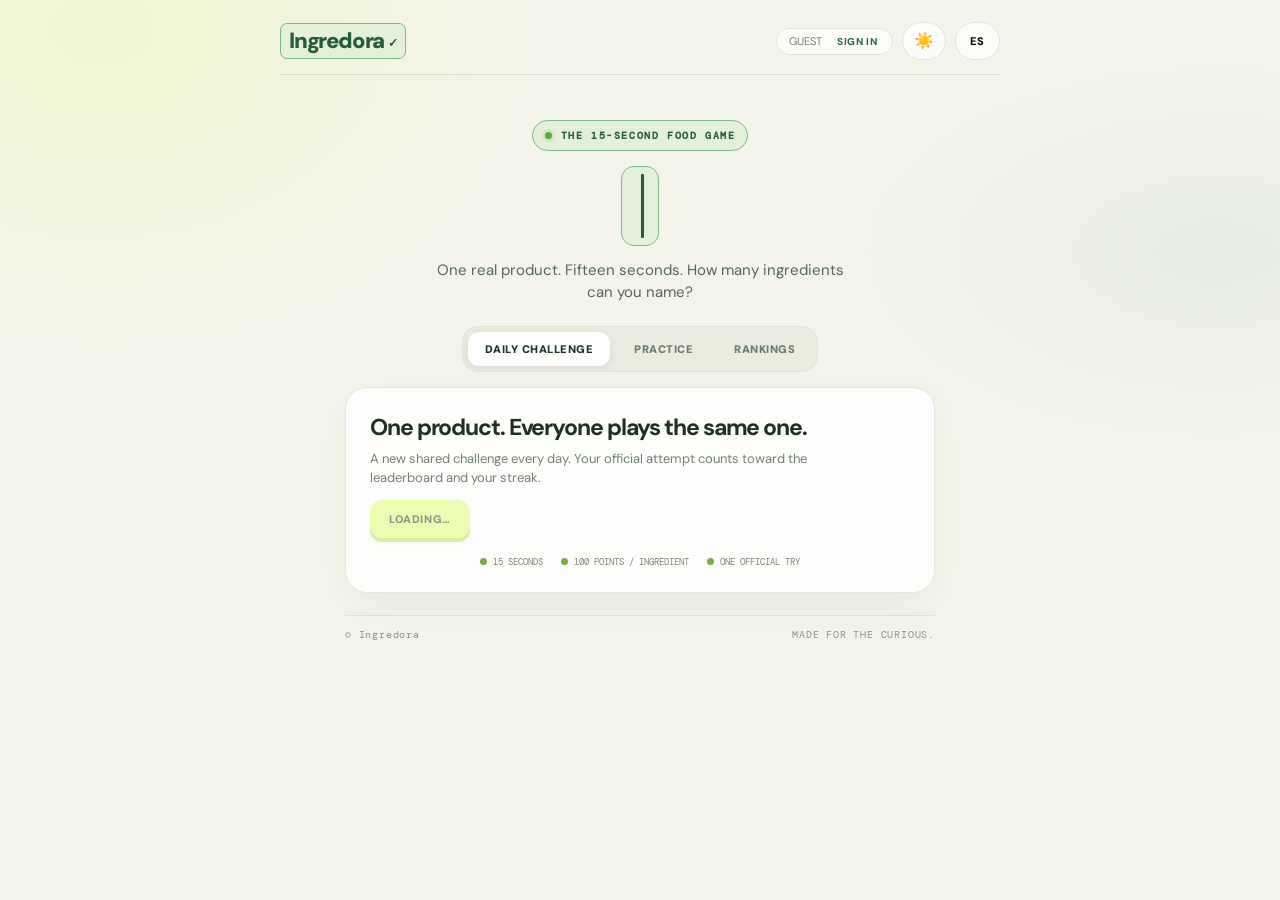
==== index.html @ 31b59556 "Refresh Daily server validation client cache" ====
<!doctype html>
<html lang="en">
<head>
<meta charset="UTF-8"><meta name="viewport" content="width=device-width,initial-scale=1">
<meta name="theme-color" content="#f7f5ef"><link rel="icon" type="image/svg+xml" href="./favicon.svg"><meta name="description" content="Ingredora: a fast daily game. Guess the ingredients in real food products.">
<title>Ingredora — The 15-second ingredient game</title>
<style>
@import url('https://fonts.googleapis.com/css2?family=DM+Mono:wght@400;500&family=DM+Sans:wght@400;500;600;700;800;900&display=swap');
:root{--paper:#f7f5ef;--ink:#20231f;--muted:#77796f;--line:#deded4;--lime:#d7f36a;--green:#2e7049;--red:#b34d43;--card:#fffefa}
*{box-sizing:border-box}body{margin:0;background:var(--paper);color:var(--ink);font-family:'DM Sans',sans-serif;min-height:100vh}button,input{font:inherit}button{cursor:pointer}.shell{max-width:760px;margin:auto;padding:24px 22px 42px}.top{display:flex;justify-content:space-between;align-items:center;border-bottom:1px solid var(--line);padding-bottom:18px}.brand{font-weight:900;letter-spacing:-1.5px;font-size:20px}.brand span{background:var(--lime);padding:2px 5px;border-radius:4px}.region-switch{display:flex;justify-content:center;gap:8px;margin:0 auto 20px;flex-wrap:wrap}.region-option{border:1px solid var(--line);background:var(--card);border-radius:999px;padding:10px 16px;font-size:11px;font-weight:900;letter-spacing:.06em;color:var(--muted);transition:.15s}.region-option.active{background:var(--lime);border-color:#b6d24e;color:var(--ink);box-shadow:0 2px 0 #b6d24e}.region-option:focus-visible{outline:3px solid #91ad35;outline-offset:3px}.lang{border:1px solid var(--line);background:transparent;border-radius:99px;padding:7px 11px;font-size:11px;font-weight:800;letter-spacing:.08em}.eyebrow{font:11px 'DM Mono',monospace;color:var(--muted);letter-spacing:.13em;text-transform:uppercase}.intro{text-align:center;padding:40px 0 25px}.intro h1{font-size:clamp(42px,9vw,70px);line-height:.92;letter-spacing:-5px;margin:13px 0 14px;font-weight:900}.intro h1 em{font-style:normal;color:#8ca92e}.intro p{color:var(--muted);font-size:15px;line-height:1.6;margin:0 auto;max-width:390px}.game{display:none}.game.active{display:block}.product-card{background:var(--card);border:1px solid var(--line);border-radius:18px;overflow:hidden;display:grid;grid-template-columns: minmax(130px, .8fr) 1.2fr;min-height:220px}.product-photo{display:flex;align-items:center;justify-content:center;background:#f0eee5;padding:20px}.product-photo img{width:100%;height:190px;object-fit:contain}.product-placeholder{font-size:11px;font-weight:700;letter-spacing:.1em;color:var(--muted);text-align:center;text-transform:uppercase}.product-info{padding:25px 22px;display:flex;flex-direction:column;justify-content:center}.product-info h2{font-size:26px;letter-spacing:-1px;margin:8px 0 5px}.product-info p{font-size:13px;color:var(--muted);margin:0;line-height:1.5}.timer-row{display:flex;align-items:center;gap:14px;margin:22px 0 15px}.timer{width:58px;height:58px;border-radius:50%;display:grid;place-items:center;background:conic-gradient(var(--green) var(--progress,100%),#e5e5dc 0);position:relative;flex-shrink:0}.timer:before{content:"";position:absolute;inset:5px;background:var(--paper);border-radius:50%}.timer strong{position:relative;font:19px 'DM Mono',monospace}.timer-copy{flex:1}.timer-copy b{font-size:14px}.timer-copy small{display:block;color:var(--muted);font-size:12px;margin-top:3px}.score{margin-left:auto;text-align:right}.score strong{font:22px 'DM Mono',monospace;display:block}.score small{font:10px 'DM Mono',monospace;color:var(--muted);letter-spacing:.1em}.prompt{font-weight:800;font-size:19px;letter-spacing:-.5px;margin:18px 0 10px}.input-wrap{background:var(--card);border:1.5px solid var(--ink);border-radius:13px;padding:12px 14px;min-height:66px;display:flex;align-items:center;gap:7px;flex-wrap:wrap;transition:.15s}.input-wrap:focus-within{box-shadow:4px 4px 0 var(--lime)}.chips{display:flex;gap:6px;flex-wrap:wrap}.chip{font-size:12px;border-radius:7px;padding:6px 9px;font-weight:700;background:#e5f0d9;color:var(--green);animation:pop .18s ease}.chip.bad{background:#f5e4df;color:var(--red)}@keyframes pop{from{transform:scale(.8);opacity:.3}to{transform:scale(1);opacity:1}}#ingredientInput{border:0;outline:0;background:transparent;min-width:130px;flex:1;font-size:15px;color:var(--ink);padding:5px 0}#ingredientInput::placeholder{color:#a4a49a}.hint{font-size:11px;color:var(--muted);margin:8px 2px 0}.feedback{height:23px;font-size:12px;font-weight:700;margin:8px 2px;color:var(--green)}.feedback.bad{color:var(--red)}.found-title{display:flex;justify-content:space-between;margin:16px 0 8px;font:10px 'DM Mono',monospace;letter-spacing:.12em;color:var(--muted);text-transform:uppercase}.found{min-height:37px;display:flex;align-items:center;gap:6px;flex-wrap:wrap}.empty{font-size:12px;color:#a3a398}.actions{display:flex;justify-content:space-between;align-items:center;margin-top:12px;gap:12px}.btn{border:0;border-radius:10px;background:var(--ink);color:white;padding:14px 22px;font-size:13px;font-weight:800;letter-spacing:.02em}.btn.primary{background:var(--lime);color:var(--ink);box-shadow:0 3px 0 #b6d24e}.btn:disabled{opacity:.5;cursor:not-allowed}.btn.ghost{background:transparent;color:var(--muted);border:1px solid var(--line);padding:12px 15px}.start-panel{text-align:center;padding:28px 0 38px}.start-panel .btn{margin-top:24px;min-width:190px}.rules{display:flex;justify-content:center;gap:20px;flex-wrap:wrap;margin-top:25px;color:var(--muted);font:10px 'DM Mono',monospace}.rule{display:flex;gap:6px;align-items:center}.dot{width:7px;height:7px;border-radius:50%;background:var(--green)}.result{display:none;text-align:center;padding:32px 0}.result.active{display:block}.result-metrics{display:flex;align-items:center;justify-content:center;gap:clamp(18px,5vw,42px);margin:8px 0 2px}.result-metrics .percent{margin:0}.result-metrics .final-score{font:900 clamp(25px,4vw,38px) "DM Sans",sans-serif;letter-spacing:-1.5px;color:var(--text);margin:0}.result-sub{margin-top:4px}.result h2{font-size:39px;letter-spacing:-2px;margin:8px 0}.percent{font:900 76px 'DM Sans',sans-serif;letter-spacing:-6px;color:var(--green);margin:10px 0 0}.result-sub{color:var(--muted);font-size:13px}.result-box{margin:24px 0;background:var(--card);border:1px solid var(--line);border-radius:15px;padding:18px;text-align:left}.result-box h3{font:10px 'DM Mono',monospace;color:var(--muted);letter-spacing:.12em;margin:0 0 12px}.answer-list{display:flex;flex-wrap:wrap;gap:7px}.answer{font-size:12px;padding:7px 9px;border-radius:7px;background:#e5f0d9;color:var(--green);font-weight:700}.answer.missed{background:#f1eee5;color:#747166}.result-actions{display:flex;justify-content:center;gap:9px;flex-wrap:wrap}.footer{border-top:1px solid var(--line);margin-top:38px;padding-top:17px;display:flex;justify-content:space-between;color:var(--muted);font:10px 'DM Mono',monospace}.countdown{font:900 clamp(80px,20vw,140px) 'DM Sans',sans-serif;letter-spacing:-8px;text-align:center;padding:60px 0;color:var(--green)}.hidden{display:none!important}
@media(max-width:540px){.shell{padding:18px 15px 30px}.intro{padding:34px 0 20px}.intro h1{letter-spacing:-3px}.product-card{grid-template-columns:112px 1fr;min-height:155px}.product-photo{padding:10px}.product-photo img{height:135px}.product-info{padding:15px 13px}.product-info h2{font-size:20px}.product-info p{font-size:11px}.timer{width:51px;height:51px}.prompt{font-size:17px}.footer{font-size:9px}}

/* Experience polish */
:root{color-scheme:light}
html{scroll-behavior:smooth;-webkit-text-size-adjust:100%}
body{overscroll-behavior-y:none}
button:focus-visible,input:focus-visible{outline:3px solid #91ad35;outline-offset:3px}
.shell{max-width:700px;padding-left:clamp(16px,4vw,30px);padding-right:clamp(16px,4vw,30px)}
.top{position:relative}
.lang{min-height:38px;padding:8px 14px;transition:background .15s,border-color .15s}
.lang:hover{background:#eeeedf;border-color:#b8b9a9}
.intro{padding-top:clamp(34px,7vh,58px)}
.intro h1{font-size:clamp(48px,9vw,76px);letter-spacing:-.065em}
.start-panel{padding-top:24px}
.start-panel .btn{min-height:54px;transition:transform .15s,box-shadow .15s}
.btn:active{transform:translateY(2px);box-shadow:none}
.game{max-width:590px;margin:0 auto}
.product-card{grid-template-columns:minmax(150px,.9fr) 1.1fr;min-height:205px;box-shadow:0 5px 18px #34351d08}
.product-photo{min-width:0}
.product-photo img{max-width:100%;height:185px}
.product-info h2{font-size:clamp(23px,4vw,30px)}
.timer-row{margin:20px 0 19px;padding:0 2px}
.timer{width:62px;height:62px;transition:background .2s}
.timer.urgent{animation:urgentPulse .55s infinite alternate}
@keyframes urgentPulse{to{transform:scale(1.07)}}
.timer-copy b{font-size:15px}
.prompt{font-size:21px;margin-top:22px}
.input-wrap{min-height:72px;padding:13px 15px;gap:8px;box-shadow:0 2px 0 #20231f0b}
.input-wrap:focus-within{box-shadow:0 0 0 3px #d7f36a}
#ingredientInput{font-size:16px;min-height:34px}
#ingredientInput::placeholder{font-size:14px}
.hint{line-height:1.5}
.feedback{min-height:23px}
.found{gap:8px}
.found .chip{font-size:13px;padding:7px 10px}
.actions{margin-top:25px}
.actions .eyebrow{font-size:9px;text-align:right}
.result{max-width:590px;margin:0 auto}
.result-box{box-shadow:0 5px 18px #34351d08}
.answer{font-size:13px}
.footer{max-width:590px;margin-left:auto;margin-right:auto}
@media(max-width:600px){.region-switch{gap:6px;margin-bottom:17px}.region-option{padding:9px 12px;font-size:10px}
 .shell{padding:15px 14px 28px}
 .top{padding-bottom:13px}
 .brand{font-size:18px}
 .intro{padding:31px 0 17px}
 .intro h1{font-size:clamp(45px,13vw,62px);letter-spacing:-.07em;margin:12px 0}
 .intro p{font-size:14px;max-width:310px}
 .start-panel{padding:23px 0 30px}
 .start-panel .btn{width:min(100%,320px)}
 .rules{gap:10px 15px;margin-top:20px;font-size:9px}
 .game{width:100%}
 .product-card{grid-template-columns: minmax(104px,34%) 1fr;min-height:144px;border-radius:14px}
 .product-photo{padding:9px}
 .product-photo img{height:126px}
 .product-info{padding:13px 12px}
 .product-info h2{font-size:21px;letter-spacing:-.8px}
 .product-info p{font-size:11px;line-height:1.4}
 .eyebrow{font-size:9px;letter-spacing:.1em}
 .timer-row{gap:11px;margin:17px 0 15px}
 .timer{width:53px;height:53px}
 .timer:before{inset:4px}
 .timer strong{font-size:17px}
 .timer-copy b{font-size:13px}
 .timer-copy small{font-size:10px;line-height:1.35}
 .score strong{font-size:20px}
 .score small{font-size:9px}
 .prompt{font-size:19px;margin:18px 0 9px}
 .input-wrap{padding:10px 11px;min-height:64px;border-radius:11px;gap:6px}
 #ingredientInput{min-width:100px;font-size:16px}
 #ingredientInput::placeholder{font-size:13px}
 .hint{font-size:10px;margin-top:7px}
 .feedback{font-size:11px;margin-top:6px}
 .found-title{margin-top:13px}
 .found{min-height:32px}
 .found .chip{font-size:11px;padding:6px 8px}
 .actions{margin-top:18px;align-items:center}
 .actions .btn{padding:11px 13px;font-size:11px}
 .actions .eyebrow{max-width:125px;line-height:1.5}
 .countdown{padding:18vh 0}
 .result{padding:26px 0}
 .result h2{font-size:34px}
 .percent{font-size:68px}
 .result-box{padding:15px;margin:19px 0}
 .footer{margin-top:27px;padding-top:13px}
}
@media(max-width:360px){
 .shell{padding-left:11px;padding-right:11px}
 .brand{font-size:16px}
 .product-card{grid-template-columns:98px 1fr}
 .product-info h2{font-size:19px}
 .rules{gap:9px}
 .rules .rule:last-child{display:none}
 .actions .eyebrow{max-width:105px}
}
@media(min-width:900px){.shell{padding-top:28px}.intro{padding-top:58px}}
@media(prefers-reduced-motion:reduce){*,*::before,*::after{scroll-behavior:auto!important;animation-duration:.01ms!important;animation-iteration-count:1!important;transition-duration:.01ms!important}}


/* Dark theme */
:root[data-theme="dark"]{
 color-scheme:dark;
 --paper:#111713;--ink:#edf2e9;--muted:#9ba99b;--line:#303d33;
 --card:#1a241d;--green:#a9d86a;--red:#ff887c;
}
:root[data-theme="dark"] body{background:var(--paper);color:var(--ink)}
:root[data-theme="dark"] .product-photo{background:#222e25}
:root[data-theme="dark"] .timer:before{background:var(--paper)}
:root[data-theme="dark"] .timer{background:conic-gradient(var(--green) var(--progress,100%),#354438 0)}
:root[data-theme="dark"] .input-wrap{border-color:#647566;box-shadow:0 2px 0 #00000030}
:root[data-theme="dark"] .input-wrap:focus-within{box-shadow:0 0 0 3px #718b3b}
:root[data-theme="dark"] #ingredientInput::placeholder{color:#849287}
:root[data-theme="dark"] .chip{background:#293d2c;color:#c5efa0}
:root[data-theme="dark"] .chip.bad{background:#482c2a;color:#ffaaa0}
:root[data-theme="dark"] .answer{background:#293d2c;color:#c5efa0}
:root[data-theme="dark"] .answer.missed{background:#30372f;color:#b5b9aa}
:root[data-theme="dark"] .empty{color:#879387}
:root[data-theme="dark"] .btn{background:#d7f36a;color:#172014}
:root[data-theme="dark"] .btn.primary{background:#d7f36a;color:#172014;box-shadow:0 3px 0 #9bb944}
:root[data-theme="dark"] .btn.ghost{background:transparent;color:var(--muted);border-color:var(--line)}
:root[data-theme="dark"] .lang{color:var(--ink);border-color:var(--line)}
:root[data-theme="dark"] .lang:hover{background:#263329;border-color:#536553}
:root[data-theme="dark"] .region-option{background:var(--card);color:var(--muted);border-color:var(--line)}
:root[data-theme="dark"] .region-option.active{background:#d7f36a;border-color:#b6d24e;color:#20231f;box-shadow:0 2px 0 #9bb944}
:root[data-theme="dark"] .product-card,:root[data-theme="dark"] .result-box{box-shadow:0 8px 28px #00000025}
:root[data-theme="dark"] .countdown,:root[data-theme="dark"] .percent{color:var(--green)}
.theme-toggle{border:1px solid var(--line);background:transparent;color:var(--ink);border-radius:99px;min-height:38px;padding:7px 11px;font-size:16px;line-height:1;display:inline-flex;align-items:center;justify-content:center;gap:6px;transition:background .15s,border-color .15s}
.theme-toggle:hover{background:#eeeedf;border-color:#b8b9a9}
:root[data-theme="dark"] .theme-toggle:hover{background:#263329;border-color:#536553}
.top-controls{display:flex;align-items:center;gap:8px}
@media(max-width:360px){.top-controls{gap:5px}.theme-toggle{padding:7px 9px;min-width:36px}.lang{padding:7px 9px}}


.practice-session-meta{font:11px "DM Mono",monospace;color:var(--muted);letter-spacing:.12em;text-align:center;margin:0 0 14px}.practice-controls{display:flex;gap:8px;justify-content:space-between;flex-wrap:wrap}.practice-controls .btn{flex:1;min-width:130px}.mode-tabs{display:flex;gap:8px;justify-content:center;margin:0 auto 18px}.mode-tab{border:1px solid var(--line);background:var(--card);color:var(--muted);border-radius:999px;padding:11px 18px;font-weight:900;font-size:12px}.mode-tab.active{background:var(--lime);color:#20231f;border-color:#b6d24e}.account{display:flex;align-items:center;gap:9px;font-size:11px;color:var(--muted)}.level-badge{display:inline-flex;align-items:center;border:1px solid var(--line);border-radius:999px;padding:4px 7px;font:10px "DM Mono",monospace;font-weight:700;color:var(--green);white-space:nowrap}.xp-reward{display:inline-flex;align-items:center;margin:10px auto 0;padding:7px 11px;border-radius:999px;background:#e5f0d9;color:#285c3d;font:700 12px "DM Mono",monospace;letter-spacing:.02em}:root[data-theme="dark"] .xp-reward{background:#293d2c;color:#c5efa0}.account button,.link-btn{border:0;background:none;color:var(--green);font-weight:800;cursor:pointer}.panel{max-width:590px;margin:0 auto 22px;background:var(--card);border:1px solid var(--line);border-radius:16px;padding:20px}.panel h2{margin:0 0 8px;font-size:24px;letter-spacing:-1px}.panel p{color:var(--muted);font-size:13px;line-height:1.5}.filters{display:grid;grid-template-columns:1fr 1fr;gap:10px;margin:16px 0}.filters label,.auth-form label{display:grid;gap:6px;color:var(--muted);font:10px 'DM Mono',monospace;text-transform:uppercase}.filters select,.auth-form input{width:100%;padding:11px;border:1px solid var(--line);border-radius:9px;background:var(--paper);color:var(--ink)}.status{font-size:12px;color:var(--muted);min-height:22px;margin:10px 0}.auth-modal{position:fixed;inset:0;background:#0009;display:none;align-items:center;justify-content:center;padding:18px;z-index:20}.auth-modal.open{display:flex}.auth-form{width:min(100%,390px);background:var(--card);color:var(--ink);padding:24px;border-radius:18px;display:grid;gap:13px}.auth-form h2{margin:0}.auth-form .btn{width:100%}.auth-switch{display:flex;justify-content:space-between;align-items:center;font-size:12px}.rank-row{display:grid;grid-template-columns:34px 1fr auto;gap:10px;padding:10px 0;border-bottom:1px solid var(--line);font-size:12px}.rank-row:last-child{border:0}.hidden{display:none!important}#game{margin-top:20px}@media(max-width:480px){.mode-tab{padding:10px 14px;font-size:11px}.panel{padding:16px}.filters{grid-template-columns:1fr}.account{font-size:10px}}


/* Instant validation states */
.chip.pending{background:#eee9d8;color:#746b4c;border:1px solid #d5c99e;animation:pulse .7s ease-in-out infinite alternate}
.chip.good{background:#e5f0d9;color:#245d36;border:1px solid #79b889}
.chip.bad{background:#f7e5e2;color:#9b3028;border:1px solid #e2a29b}
:root[data-theme="dark"] .chip.pending{background:#403b2b;color:#f1d88c;border-color:#78683b}
:root[data-theme="dark"] .chip.good{background:#294632;color:#c5efa0;border-color:#648d67}
:root[data-theme="dark"] .chip.bad{background:#482c2a;color:#ffaaa0;border-color:#98544c}
@keyframes pulse{from{opacity:.65}to{opacity:1}}
.chip.duplicate{background:#e9e9e4;color:#77776f;border:1px solid #c9c9c0}
:root[data-theme="dark"] .chip.duplicate{background:#383833;color:#c4c4ba;border-color:#66665d}

/* Ingredora visual identity — warm editorial food-tech */
:root{
 --paper:#f5f4ec;--ink:#18251d;--muted:#718075;--line:#e1e6d9;
 --lime:#d9fa68;--green:#276b45;--red:#b94d43;--card:#fff;
}
body{
 background:
  radial-gradient(ellipse at 8% 3%,rgba(217,250,104,.22),transparent 29rem),
  radial-gradient(ellipse at 95% 28%,rgba(111,177,127,.10),transparent 27rem),
  var(--paper);
}
.shell{max-width:780px;padding-top:28px}
.top{border-bottom:1px solid rgba(39,107,69,.14);padding-bottom:17px}
.brand{display:flex;align-items:center;gap:9px;font-size:22px;letter-spacing:-1.2px}
.brand:before{
 content:"";width:29px;height:29px;display:inline-block;border-radius:10px;
 background:var(--lime);box-shadow:inset 0 -3px 0 rgba(24,37,29,.10);
 position:relative;
}
.brand:after{
 content:"";position:absolute;width:9px;height:13px;margin-left:10px;margin-top:-2px;
 border-radius:90% 10% 90% 10%;background:#276b45;transform:rotate(35deg);
}
.top-controls{gap:9px}
.account{background:rgba(255,255,255,.72);border:1px solid var(--line);border-radius:999px;padding:5px 9px 5px 12px}
.account button{font-size:10px;letter-spacing:.06em}
.lang,.theme-toggle{background:rgba(255,255,255,.72);border-color:var(--line)}
.intro{padding-top:clamp(48px,8vh,76px);padding-bottom:32px}
.intro .eyebrow{
 display:inline-flex;align-items:center;gap:8px;padding:8px 12px;
 border-radius:999px;background:#e9f1dc;color:#3f7049;
 font-size:10px;letter-spacing:.12em;font-weight:500;
}
.intro .eyebrow:before{content:"";width:6px;height:6px;border-radius:50%;background:#6eaa4b}
.intro h1{font-size:clamp(58px,10vw,88px);letter-spacing:-.085em;margin:20px 0 13px;color:#17281d}
.intro h1 em{color:#78a62d}
.intro p{font-size:16px;max-width:420px;color:#69796d}
.mode-tabs{
 display:flex;gap:7px;justify-content:center;margin:0 auto 18px;
 padding:6px;background:#e9ecdf;border:1px solid #dfe5d7;border-radius:16px;width:max-content;max-width:100%;
}
.mode-tab{border:0;background:transparent;color:#6b796e;border-radius:11px;padding:12px 19px;font-size:11px;letter-spacing:.045em;transition:.18s}
.mode-tab.active{background:#fff;color:#1c3524;box-shadow:0 2px 8px #1c352414}
.panel{
 background:rgba(255,255,255,.88);border:1px solid #e2e8dc;border-radius:22px;
 padding:clamp(20px,4vw,30px);box-shadow:0 14px 38px rgba(35,62,39,.055);
 backdrop-filter:blur(12px);
}
.panel>.eyebrow{color:#63836a;font-size:10px}
.panel h2{font-size:clamp(23px,4vw,29px);letter-spacing:-1.1px;color:#1d3023}
.panel p{font-size:14px;color:#718075;line-height:1.65;max-width:510px}
.status{font-size:12px}
.btn{
 border-radius:12px;padding:14px 20px;font-size:11px;letter-spacing:.055em;
 transition:transform .16s,box-shadow .16s,background .16s;
}
.btn.primary{
 background:#d9fa68;color:#17271c;box-shadow:0 4px 0 #b8d94d,0 8px 18px rgba(133,164,48,.12);
}
.btn.primary:hover{background:#e3ff83;transform:translateY(-1px);box-shadow:0 5px 0 #b8d94d,0 11px 22px rgba(133,164,48,.17)}
.btn:not(.primary){border-radius:12px}
.btn.ghost{background:#f7f8f3;border-color:#e2e8dc;color:#627366}
.btn.ghost:hover{background:#edf2e8;color:#294b33}
.start-panel{padding:28px 0 36px}
.start-panel .btn{min-width:210px}
.rules{font-size:9px;color:#78877a;gap:18px}
.dot{background:#80aa49}
.product-card{
 border:1px solid #e2e8dc;border-radius:20px;background:#fff;
 box-shadow:0 12px 30px rgba(28,54,35,.07);overflow:hidden;
}
.product-photo{background:linear-gradient(145deg,#f0f3e9,#e8eddf)}
.product-info{padding:26px}
.product-info .eyebrow{color:#6e9871}
.product-info h2{color:#1d3023;line-height:1.08}
.timer{filter:drop-shadow(0 4px 8px rgba(39,107,69,.12))}
.timer-copy b{color:#263b2b}
.input-wrap{border:1.5px solid #cbd7c8;border-radius:15px;background:#fff;box-shadow:0 4px 12px rgba(25,50,30,.035)}
.input-wrap:focus-within{border-color:#8eae53;box-shadow:0 0 0 4px rgba(217,250,104,.28)}
.prompt{color:#233a29;font-size:21px}
.chip,.answer{border-radius:9px}
.result h2{color:#1c3224}
.percent{color:#4f8c42}
.result-box{background:#fff;border:1px solid #e4e9df;border-radius:18px}
.footer{max-width:590px;border-color:#dfe5d9;color:#879286;letter-spacing:.08em}
.auth-form{box-shadow:0 24px 80px #0003;border:1px solid #e2e8dc}
.auth-form .btn.primary{min-height:48px}
:root[data-theme="dark"] body{
 background:radial-gradient(ellipse at 8% 3%,rgba(126,164,67,.12),transparent 30rem),var(--paper);
}
:root[data-theme="dark"] .brand:before{background:#d9fa68}
:root[data-theme="dark"] .mode-tabs{background:#1a241d;border-color:#303d33}
:root[data-theme="dark"] .mode-tab{color:#9ba99b}
:root[data-theme="dark"] .mode-tab.active{background:#d9fa68;color:#17271c}
:root[data-theme="dark"] .panel{background:rgba(26,36,29,.94);border-color:#303d33}
:root[data-theme="dark"] .panel h2,:root[data-theme="dark"] .product-info h2,:root[data-theme="dark"] .prompt{color:#edf2e9}
:root[data-theme="dark"] .intro h1{color:#edf2e9}
:root[data-theme="dark"] .intro .eyebrow{background:#263729;color:#c1dfa0}
:root[data-theme="dark"] .product-card{background:#1a241d;border-color:#303d33}
:root[data-theme="dark"] .product-photo{background:#222e25}
:root[data-theme="dark"] .btn.ghost{background:#1a241d;border-color:#39483c;color:#b5c2b3}
:root[data-theme="dark"] .result-box{background:#1a241d;border-color:#303d33}
:root[data-theme="dark"] .account,:root[data-theme="dark"] .lang,:root[data-theme="dark"] .theme-toggle{background:#1a241d;border-color:#303d33}
@media(max-width:600px){
 .shell{padding-top:17px}
 .brand{font-size:20px}
 .brand:before{width:26px;height:26px}
 .mode-tabs{width:100%;gap:3px;border-radius:14px;padding:5px}
 .mode-tab{flex:1;padding:11px 7px;font-size:10px}
 .panel{border-radius:18px;padding:19px}
 .intro{padding-top:43px}
 .intro h1{margin-top:17px}
 .intro p{font-size:14px}
 .account{gap:5px;padding:4px 7px 4px 9px}
 .account button{font-size:9px}
 .top-controls{gap:5px}
}


/* Ingredora wordmark — clean text, real typing, success check */
.intro{
 display:flex;flex-direction:column;align-items:center;
 padding:clamp(38px,7vh,66px) 0 30px;
}
.intro .eyebrow{
 order:0;display:inline-flex;align-items:center;gap:9px;
 padding:8px 13px;margin:0 0 18px;
 border:1px solid #79b889;border-radius:999px;
 background:#e5f0d9;color:#245d36;
 font:800 10px "DM Mono",monospace;letter-spacing:.16em;
}
.intro .eyebrow:before{
 content:"";width:7px;height:7px;border-radius:50%;
 background:#5caa39;box-shadow:0 0 0 3px #5caa3925;
}
.intro h1{
 order:1;display:flex;align-items:center;justify-content:center;
 width:max-content;max-width:100%;white-space:nowrap;overflow:visible;
 margin:0 0 17px;padding:8px 15px;
 border:1px solid #79b889;border-radius:13px;
 background:#e5f0d9;color:#245d36;
 font-size:clamp(42px,9vw,70px);font-weight:900;
 line-height:1.12;letter-spacing:-.075em;
}
.intro .wordmark-text{display:inline;white-space:pre;transform:translateY(-4px)}
.intro .typing-caret{
 display:inline-block;width:3px;height:.82em;flex:0 0 3px;
 margin-left:5px;vertical-align:-.04em;border-radius:1px;
 background:currentColor;animation:ingredoraBlink .65s steps(1,end) infinite;
}
.intro .typing-check{
 display:none;margin-left:10px;color:#245d36;font-size:.52em;
 font-weight:900;line-height:1;vertical-align:middle;transform:translateY(6px);
}
.intro h1.typing-complete .typing-caret{display:none}
.intro h1.typing-complete .typing-check{display:inline-block}
@keyframes ingredoraBlink{0%,49%{opacity:1}50%,100%{opacity:0}}
.intro p{order:2;margin:0 auto;max-width:420px;color:#53665a;font-size:15px;line-height:1.6}
:root[data-theme="dark"] .intro .eyebrow{
 background:#294632;border-color:#648d67;color:#c5efa0;
}
:root[data-theme="dark"] .intro h1{background:#294632;color:#c5efa0;border-color:#648d67}
:root[data-theme="dark"] .intro .typing-check{color:#c5efa0}
:root[data-theme="dark"] .intro p{color:#b4c4b4}
@media(max-width:600px){
 .intro{padding:38px 0 22px}
 .intro .eyebrow{font-size:9px;margin-bottom:16px;padding:7px 11px}
 .intro h1{font-size:clamp(39px,12vw,58px);letter-spacing:-.075em}
 .intro p{font-size:14px;max-width:320px}
}

/* Mobile header spacing */
@media(max-width:600px){
 .top{gap:10px;align-items:center}
 .brand{font-size:18px;letter-spacing:-.9px;gap:6px;flex:0 0 auto}
 .brand:before{width:24px;height:24px;border-radius:8px}
 .brand:after{margin-left:8px}
 .top-controls{gap:8px;flex:0 0 auto}
 .account{gap:6px;padding:5px 8px;border-radius:12px;white-space:nowrap}
 .account #accountLabel{font-size:9px;letter-spacing:.035em}
 .account button{font-size:9px;letter-spacing:.025em;padding:2px 0}
 .lang{min-width:40px;min-height:36px;padding:7px 8px;font-size:10px;letter-spacing:.04em}
 .theme-toggle{width:36px;min-width:36px;height:36px;min-height:36px;padding:0;border-radius:11px;font-size:15px}
}
@media(max-width:360px){
 .top{gap:7px}
 .brand{font-size:16px;letter-spacing:-.8px;gap:5px}
 .brand:before{width:22px;height:22px}
 .brand:after{width:8px;height:11px;margin-left:7px}
 .top-controls{gap:6px}
 .account{gap:4px;padding:4px 6px}
 .account #accountLabel{font-size:8px}
 .account button{font-size:8px}
 .lang{min-width:36px;padding:6px 6px}
 .theme-toggle{width:34px;min-width:34px;height:34px;min-height:34px}
}



/* Restore the familiar ingredient-entry field: clear outline, readable text, lime focus */
.input-wrap{
 border:1.5px solid #b9cbb5!important;border-radius:14px!important;
 background:var(--card)!important;min-height:68px;padding:12px 14px!important;
 box-shadow:0 2px 0 rgba(24,37,29,.04)!important;
}
.input-wrap:focus-within{
 border-color:#8eae53!important;
 box-shadow:0 0 0 4px rgba(217,250,104,.32)!important;
}
#ingredientInput{color:var(--ink)!important;font-size:16px!important;min-height:36px}
#ingredientInput::placeholder{color:#7c897d!important;opacity:1}
:root[data-theme="dark"] .input-wrap{background:var(--card)!important;border-color:#647566!important}
:root[data-theme="dark"] .input-wrap:focus-within{box-shadow:0 0 0 4px rgba(113,139,59,.38)!important}
:root[data-theme="dark"] #ingredientInput::placeholder{color:#a0afa1!important}
@media(max-width:600px){.input-wrap{min-height:64px;padding:10px 12px!important}.input-wrap:focus-within{box-shadow:0 0 0 3px rgba(217,250,104,.32)!important}}


/* Brand mark: high-contrast green tile with a clear I + check in both themes */
.brand{gap:9px}
.brand:before,.brand:after{content:none!important}
.brand .brand-mark{width:29px;height:29px;flex:0 0 29px;display:inline-flex;align-items:center;justify-content:center;position:relative;border:1px solid #79b889;border-radius:9px;background:#e5f0d9;color:#245d36;box-shadow:0 1px 3px rgba(24,37,29,.18);font-size:17px;font-weight:900;line-height:1;letter-spacing:-.06em}
.brand .brand-mark b{position:absolute;right:-4px;bottom:-4px;width:14px;height:14px;display:grid;place-items:center;border:1.5px solid #e5f0d9;border-radius:50%;background:#245d36;color:#fff;font:900 10px/1 "DM Sans",sans-serif;letter-spacing:0}
.brand .brand-mark>span{-webkit-text-stroke:1px #174a2c;paint-order:stroke fill;background:transparent!important;padding:0!important;border-radius:0!important}
:root[data-theme="dark"] .brand .brand-mark{background:#294632;border-color:#648d67;color:#c5efa0;box-shadow:0 1px 4px #0008}
:root[data-theme="dark"] .brand .brand-mark b{background:#c5efa0;color:#17271c;border-color:#294632}
@media(max-width:600px){.brand .brand-mark{width:26px;height:26px;flex-basis:26px;font-size:16px}}
@media(max-width:360px){.brand .brand-mark{width:22px;height:22px;flex-basis:22px;font-size:14px}.brand .brand-mark b{width:12px;height:12px;font-size:9px}}


/* Keep the header wordmark readable in both themes */
.brand>span:last-child{
 display:inline-block!important;
 padding:4px 8px!important;
 border:1px solid #79b889!important;
 border-radius:7px!important;
 background:#e5f0d9!important;
 color:#245d36!important;
 line-height:1.15;
 text-shadow:none!important;
}
:root[data-theme="dark"] .brand>span:last-child{
 background:#294632!important;
 border-color:#648d67!important;
 color:#e0f4ce!important;
}


/* Desktop: preserve the original visual scale; make only gentle spacing adjustments. */
@media (min-width: 900px) {
 .shell{padding-top:22px;padding-bottom:28px}
 .top{padding-bottom:14px}
 .intro{padding-top:clamp(30px,5vh,48px);padding-bottom:22px}
 .intro .eyebrow{padding:8px 12px;margin-bottom:15px}
 .intro h1{font-size:clamp(58px,8vw,78px);padding:7px 14px;margin-bottom:13px}
 .intro p{font-size:15px;line-height:1.5}
 .mode-tabs{margin-bottom:15px;padding:5px;gap:7px}
 .mode-tab{padding:10px 17px;font-size:11px}
 .panel{padding:clamp(18px,2.5vw,24px);margin-bottom:16px}
 .panel h2{font-size:23px;margin-bottom:7px}
 .panel p{font-size:13px;line-height:1.5;margin:7px 0 12px}
 .panel .status{min-height:19px;margin:8px 0;font-size:12px}
 .panel .btn{padding:12px 19px}
 .panel .rules{margin-top:18px;gap:18px}
 .panel .product-card{min-height:165px}
 .panel .product-photo img{height:145px}
 .panel .product-info{padding:18px 20px}
 .panel .product-info h2{font-size:22px}
 .panel .product-info p{font-size:12px}
 .footer{margin-top:22px;padding-top:12px}
 #game{max-width:650px;margin:12px auto 0}
 #game .practice-session-meta{margin:0 0 9px;font-size:11px}
 #game .product-card{min-height:155px}
 #game .product-photo img{height:138px}
 #game .product-info{padding:17px 20px}
 #game .product-info h2{font-size:24px;margin:6px 0 4px}
 #game .product-info p{font-size:12px;line-height:1.4}
 #game .timer-row{margin:13px 0 10px;gap:12px}
 #game .timer{width:52px;height:52px}
 #game .timer strong{font-size:18px}
 #game .timer-copy b{font-size:14px}
 #game .timer-copy small{font-size:11px}
 #game .score strong{font-size:21px}
 #game .prompt{font-size:19px;margin:13px 0 8px}
 #game .input-wrap{min-height:60px;padding:11px 14px}
 #game .chip{font-size:12px;padding:5px 8px}
 #game #ingredientInput{font-size:15px;padding:4px 0}
 #game .hint{font-size:11px;margin:6px 2px 0}
 #game .feedback{height:20px;font-size:11px;margin:5px 2px}
 #game .found-title{margin:11px 0 7px;font-size:10px}
 #game .found{min-height:30px;gap:6px}
 #game .empty{font-size:11px}
 #game .actions{margin-top:15px;gap:10px}
 #game .actions .btn{padding:11px 16px;font-size:11px}
 #game .practice-controls{gap:8px}
 #game .practice-controls .btn{min-width:120px}
 #game .actions .eyebrow{font-size:9px}
 #result{max-width:650px;margin:12px auto 0;padding:20px 0}
 #result h2{font-size:36px;margin:6px 0}
 #result .percent{font-size:68px;margin:4px 0}
 #result .result-sub{font-size:12px}
 #result .result-box{margin:17px 0;padding:16px}
 #result .result-box h3{margin-bottom:10px;font-size:10px}
 #result .answer-list{gap:6px}
 #result .answer{font-size:12px;padding:6px 8px}
 #result #youMissed{margin-top:14px!important}
 #result #finalScore{margin-bottom:13px!important}
}
@media (min-width: 900px) and (max-height: 700px) {
 .shell{padding-top:16px;padding-bottom:18px}
 .intro{padding-top:24px;padding-bottom:16px}
 .intro .eyebrow{margin-bottom:12px}
 .mode-tabs{margin-bottom:12px}
 .panel{padding:17px}
 .panel .product-card{min-height:145px}
 .panel .product-photo img{height:128px}
 #game{margin-top:8px}
 #game .product-card{min-height:138px}
 #game .product-photo img{height:122px}
 #game .timer-row{margin:10px 0 8px}
 #game .timer{width:48px;height:48px}
 #game .actions{margin-top:11px}
 #result{padding-top:12px}
 #result .result-box{margin:13px 0;padding:13px}
 .footer{margin-top:15px;padding-top:9px}
}

/* Practice only: a little less vertical spacing so its controls stay in view. */
@media (min-width: 900px) {
 #game:has(#practiceSkip:not(.hidden)) .practice-session-meta{margin-bottom:6px}
 #game:has(#practiceSkip:not(.hidden)) .product-card{min-height:145px}
 #game:has(#practiceSkip:not(.hidden)) .product-photo img{height:128px}
 #game:has(#practiceSkip:not(.hidden)) .product-info{padding-top:14px;padding-bottom:14px}
 #game:has(#practiceSkip:not(.hidden)) .timer-row{margin-top:10px;margin-bottom:7px}
 #game:has(#practiceSkip:not(.hidden)) .prompt{margin-top:10px;margin-bottom:6px}
 #game:has(#practiceSkip:not(.hidden)) .input-wrap{min-height:56px;padding-top:9px;padding-bottom:9px}
 #game:has(#practiceSkip:not(.hidden)) .hint{margin-top:4px}
 #game:has(#practiceSkip:not(.hidden)) .feedback{margin-top:3px;margin-bottom:3px}
 #game:has(#practiceSkip:not(.hidden)) .found-title{margin-top:8px;margin-bottom:5px}
 #game:has(#practiceSkip:not(.hidden)) .found{min-height:26px}
 #game:has(#practiceSkip:not(.hidden)) .found-title{margin-top:6px;margin-bottom:4px}
 #game:has(#practiceSkip:not(.hidden)) .found{min-height:22px}
 #game:has(#practiceSkip:not(.hidden)) .actions{margin-top:5px;transform:translateY(-5px)}
 #game:has(#practiceSkip:not(.hidden)) .practice-controls{gap:7px}
 #game:has(#practiceSkip:not(.hidden)) .practice-controls .btn{padding:8px 12px;min-height:34px;font-size:11px;line-height:1.1}
}


/* Clearer, tighter guesses counter */
.found-title{
 display:flex;
 justify-content:flex-start;
 align-items:center;
 gap:10px;
 margin:14px 0 7px;
 font:600 11px 'DM Mono',monospace;
 letter-spacing:.08em;
 color:var(--ink);
}
.found-title #foundTitle{opacity:.78}
.found-title #foundCount{
 display:inline-flex;
 align-items:center;
 justify-content:center;
 min-width:23px;
 padding:3px 7px;
 border:1px solid #79b889;
 border-radius:6px;
 background:#e5f0d9;
 color:#245d36;
 font-size:11px;
 font-weight:700;
 letter-spacing:0;
}
:root[data-theme="dark"] .found-title #foundCount{
 background:#294632;
 border-color:#648d67;
 color:#c5efa0;
}
.found{gap:7px}


/* Practice session label: stronger weight in light theme */
:root:not([data-theme="dark"]) #practiceProgress{
 font-weight:700;
}

/* Stronger hierarchy for Practice labels and completion screen in dark mode */
:root[data-theme="dark"] #practiceProgress{
 color:#dcebdc;
 font-size:12px;
 font-weight:600;
 letter-spacing:.1em;
}
:root[data-theme="dark"] #resultKicker{
 color:#c5efa0;
 font-weight:600;
}
:root[data-theme="dark"] #resultTitle{
 color:#f1f5ec;
 text-shadow:0 1px 0 #000;
}


/* Practice actions use the same theme-specific colors as Start Practice. */
#practiceSkip,#practiceStop{
 background:#d9fa68;
 color:#17271c;
 border-color:#b8d94d;
 box-shadow:0 4px 0 #b8d94d,0 8px 18px rgba(133,164,48,.12);
}
#practiceSkip:hover,#practiceStop:hover{
 background:#e3ff83;
 color:#17271c;
 border-color:#b8d94d;
}
:root[data-theme="dark"] #practiceSkip,
:root[data-theme="dark"] #practiceStop{
 background:#d7f36a;
 color:#172014;
 border-color:#b6d24e;
 box-shadow:0 3px 0 #9bb944;
}
:root[data-theme="dark"] #practiceSkip:hover,
:root[data-theme="dark"] #practiceStop:hover{
 background:#e3ff83;
 color:#172014;
}

.result-metrics .final-score-card{display:flex;flex-direction:column;align-items:center;justify-content:center;min-width:150px;padding:12px 22px 13px;border:1px solid #b8d94d;border-radius:16px;background:linear-gradient(145deg,#e5ff91,#d7f36a);box-shadow:0 5px 0 #b8d94d,0 10px 24px rgba(133,164,48,.16);color:#17271c}.result-metrics .final-score-label{font:800 9px "DM Mono",monospace;letter-spacing:.17em;opacity:.68;margin-bottom:2px}.result-metrics .final-score{font:900 clamp(31px,5vw,43px) "DM Sans",sans-serif;letter-spacing:-2px;line-height:1.05;white-space:nowrap}.result-metrics .final-score span{font:800 10px "DM Mono",monospace;letter-spacing:.12em;vertical-align:middle;margin-left:2px}.result-metrics .percent{font-size:clamp(64px,9vw,76px)}:root[data-theme="dark"] .result-metrics .final-score-card{background:linear-gradient(145deg,#dfff83,#c5e85a);border-color:#a9d34a;box-shadow:0 5px 0 #8eaf3d,0 10px 24px #0004;color:#17271c}@media(max-width:600px){.result-metrics{gap:14px}.result-metrics .final-score-card{min-width:125px;padding:10px 14px 11px;border-radius:13px}.result-metrics .final-score{font-size:clamp(28px,8vw,36px)}.result-metrics .percent{font-size:clamp(58px,16vw,68px)}}


/* Result metrics: identical, fixed-height rows for both cards */
#result .result-metrics{display:grid;grid-template-columns:1fr 1fr;gap:14px;max-width:520px;margin:18px auto 10px;align-items:stretch}
#result .result-metric{display:grid;grid-template-rows:24px clamp(58px,8vw,76px) 30px;justify-items:center;align-content:center;min-width:0;min-height:156px;padding:12px;border-radius:18px;text-align:center;background:var(--card);border:1px solid var(--line);box-shadow:0 5px 18px rgba(35,62,39,.055)}
#result .result-metric .metric-label{display:flex;align-items:center;justify-content:center;width:100%;height:100%;font:800 10px/1.2 "DM Mono",monospace;letter-spacing:.13em;text-align:center;color:var(--muted);margin:0}
#result .result-metric .metric-value{display:flex;align-items:center;justify-content:center;width:100%;height:100%;font:900 clamp(58px,8vw,76px)/.98 "DM Sans",sans-serif;letter-spacing:-.065em;text-align:center;color:var(--green);margin:0;padding:0}
#result .result-metric .metric-caption{display:flex;align-items:center;justify-content:center;width:100%;height:100%;font:600 11px/1.3 "DM Sans",sans-serif;letter-spacing:0;text-align:center;color:var(--muted);margin:0}
/* The score card keeps the same light lime fill as the primary buttons */
#result .score-metric{background:#d9fa68;border-color:#b8d94d;box-shadow:0 4px 0 #b8d94d,0 8px 18px rgba(133,164,48,.12)}
#result .score-metric .metric-label,#result .score-metric .metric-caption{color:#365326}
:root[data-theme="dark"] #result .result-metric{background:#1a241d;border-color:#384a3b;box-shadow:0 8px 28px #0003}
:root[data-theme="dark"] #result .score-metric{background:#d9fa68;border-color:#9bb944;box-shadow:0 4px 0 #9bb944,0 8px 18px rgba(0,0,0,.18)}
:root[data-theme="dark"] #result .score-metric .metric-label,:root[data-theme="dark"] #result .score-metric .metric-value,:root[data-theme="dark"] #result .score-metric .metric-caption{color:#245d36}
@media(max-width:420px){
 #result .result-metrics{gap:9px;margin-top:14px}
 #result .result-metric{grid-template-rows:22px clamp(48px,15vw,62px) 26px;min-height:134px;padding:10px 8px;border-radius:15px}
 #result .result-metric .metric-label{font-size:9px;letter-spacing:.09em}
 #result .result-metric .metric-value{font-size:clamp(48px,15vw,62px)}
 #result .result-metric .metric-caption{font-size:10px}
}

/* The verification check belongs to the Ingredora wordmark, not a separate I icon. */
.brand .brand-name{display:inline-flex!important;align-items:center;gap:12px}
.brand .brand-check{display:inline-flex;align-items:center;justify-content:center;margin-left:4px!important;background:inherit!important;padding:0!important;border:0!important;border-radius:0!important;font:900 12px/1 "DM Sans",sans-serif;color:#245d36;transform:translateY(-1px)}
:root[data-theme="dark"] .brand .brand-check{background:inherit!important;color:#e0f4ce}

/* Explicit correct / incorrect answer markers */
#correctList .answer::after{content:" ✓";display:inline-block;margin-left:6px;font-weight:900}



/* Daily finish spacing and centered action */
#game .hint{margin-top:5px}
#game .feedback{height:14px;min-height:14px;margin-top:3px}
#game .found-title{margin:8px 0 4px}
#game .found{min-height:28px}
#game .actions{flex-direction:column;justify-content:center;gap:6px;margin-top:8px}
#game .actions .eyebrow{text-align:center;max-width:none}
#game .practice-controls{width:100%}
</style>
</head>
<body>
<div class="shell">
<header class="top">
 <div class="brand"><span class="brand-name">Ingredora<span class="brand-check" aria-hidden="true">✓</span></span></div>
 <div class="top-controls">
  <div class="account"><span id="accountLabel">GUEST</span><button id="authOpen">SIGN IN</button></div>
  <button class="theme-toggle" id="themeBtn" type="button" aria-label="Switch to light mode" title="Switch to light mode">☀️</button>
  <button class="lang" id="langBtn" type="button" aria-label="Switch language">ES</button>
 </div>
</header>
<section class="intro" id="intro"><div class="eyebrow" id="kicker">THE 15-SECOND FOOD GAME</div><h1 id="headline" aria-label="INGREDORA"><span class="wordmark-text" aria-hidden="true"></span><span class="typing-caret" aria-hidden="true"></span><span class="typing-check" aria-hidden="true">✓</span></h1><p id="subhead">One real product. Fifteen seconds. How many ingredients can you name?</p></section>
<nav class="mode-tabs" aria-label="Game mode">
 <button class="mode-tab active" id="dailyTab">DAILY CHALLENGE</button>
 <button class="mode-tab" id="practiceTab">PRACTICE</button>
 <button class="mode-tab" id="rankingTab">RANKINGS</button>
</nav>
<section class="panel" id="dailyPanel">
<h2 id="dailyTitle">One product. Everyone plays the same one.</h2>
 <p id="dailyDescription">A new shared challenge every day. Your official attempt counts toward the leaderboard and your streak.</p>
 <div id="dailyProduct" class="product-card hidden"><div class="product-photo"><img id="dailyImage" alt="Mystery product" style="display:none"><span id="dailyPlaceholder" class="product-placeholder">MYSTERY PRODUCT</span></div><div class="product-info"><div class="eyebrow" id="dailyMarket">DAILY PRODUCT</div><h2 id="dailyName"></h2><p id="dailyDesc"></p></div></div>

 <button class="btn primary" id="dailyStart" disabled>LOADING…</button>
 <div class="rules"><span class="rule"><i class="dot"></i><span id="dailyRuleTime">15 SECONDS</span></span><span class="rule"><i class="dot"></i><span id="dailyRulePoints">100 POINTS / INGREDIENT</span></span><span class="rule"><i class="dot"></i><span id="dailyRuleTry">ONE OFFICIAL TRY</span></span></div>
</section>
<section class="panel hidden" id="practicePanel">
<h2 id="practiceTitle">10 products. One practice run.</h2><p id="practiceDescription">A random mix from the full catalog. 15 seconds per product. Skip any product or stop whenever you want.</p>
<button class="btn primary" id="practiceStart" disabled>START PRACTICE</button>
</section>
<section class="game" id="game">
 <div class="practice-session-meta hidden" id="practiceProgress"><span id="practiceProgressLabel">PRODUCT</span> 1/10</div>
 <div class="product-card"><div class="product-photo"><img id="productImage" alt="Product package" style="display:none"><span class="product-placeholder" id="productPlaceholder">MYSTERY PRODUCT</span></div><div class="product-info"><div class="eyebrow" id="productLabel">MYSTERY PRODUCT</div><h2 id="productName"></h2><p id="productDesc"></p></div></div>
 <div class="timer-row"><div class="timer" id="timerRing"><strong id="timer">15</strong></div><div class="timer-copy"><b id="timeLabel">Time left</b><small id="commaHint">Type an ingredient, then a comma</small></div><div class="score"><strong id="score">000</strong><small id="scoreLabel">POINTS</small></div></div>
 <div class="prompt" id="prompt">Name an ingredient</div><div class="input-wrap"><div class="chips" id="chips"></div><input id="ingredientInput" autocomplete="off" autocapitalize="off" spellcheck="false" placeholder="sugar, azúcar, milk..." aria-label="Type an ingredient"></div>
 <div class="hint" id="inputHint">Separate each ingredient with a comma. English or Spanish both work.</div><div class="feedback" id="feedback" aria-live="polite"></div>
 <div class="found-title"><span id="foundTitle">INGREDIENTS FOUND</span><span id="foundCount">0</span></div><div class="found" id="found"><span class="empty" id="emptyGuessText">Nothing yet. Go!</span></div>
 <div class="actions"><button class="btn primary" id="finishBtn">FINISH EARLY</button><div class="practice-controls"><button class="btn ghost hidden" id="practiceSkip" type="button">SKIP PRODUCT →</button><button class="btn ghost hidden" id="practiceStop" type="button">STOP PRACTICE</button></div><span class="eyebrow" id="noPause">NO PAUSES. JUST INSTINCT.</span></div>
</section>
<section class="result" id="result"><div class="eyebrow" id="resultKicker">TIME'S UP</div><h2 id="resultTitle">NICE TRY.</h2><div class="result-metrics"><div class="result-metric accuracy-metric"><div class="metric-label" id="accuracyLabel">INGREDIENTS FOUND</div><div class="metric-value" id="percent">0%</div><div class="metric-caption" id="accuracyCaption">of all possible ingredients</div></div><div class="result-metric score-metric"><div class="metric-label" id="finalScoreLabel">FINAL SCORE</div><div class="metric-value" id="finalScore">—</div><div class="metric-caption" id="scoreUnit">POINTS</div></div></div><div class="result-sub" id="resultSub"></div>
 <div class="result-box"><h3 id="youFound">YOU FOUND</h3><div class="answer-list" id="correctList"></div><h3 id="youMissed" style="margin-top:20px">YOU MISSED</h3><div class="answer-list" id="missedList"></div></div>
 <div class="result-actions"><button class="btn primary" id="shareBtn">SHARE RESULT ↗</button><button class="btn ghost" id="backBtn">BACK</button></div>
</section>
<section class="panel hidden" id="rankingPanel"><div class="row" style="display:flex;justify-content:space-between;align-items:center"><h2 id="rankingTitle">Leaderboard</h2><button class="link-btn" id="closeRanking">CLOSE</button></div><div class="filters"><label><span id="rankingScopeLabel">SCOPE</span><select id="rankingScope"><option value="today">Today's Daily</option><option value="all">All-time</option></select></label></div><div id="rankingList" class="status">Loading…</div></section>
<footer class="footer"><span>© Ingredora</span><span id="footerTagline">MADE FOR THE CURIOUS.</span></footer>
</div>
<div class="auth-modal" id="authModal" role="dialog" aria-modal="true" aria-labelledby="authTitle"><form class="auth-form" id="authForm"><h2 id="authTitle">Welcome back</h2><p id="authHint">Sign in to play Daily and save your official score.</p><label id="usernameLabel" class="hidden"><span id="usernameLabelText">USERNAME</span><input id="authUsername" minlength="3" maxlength="20" autocomplete="username"></label><label id="authEmailLabel"><span id="authEmailLabelText">EMAIL</span><input id="authEmail" type="email" autocomplete="email" required></label><label id="authPasswordLabel"><span id="authPasswordLabelText">PASSWORD</span><input id="authPassword" type="password" minlength="6" autocomplete="current-password" required></label><div class="status" id="authStatus"></div><button class="btn primary" id="authSubmit" type="submit">SIGN IN</button><div class="auth-switch"><button type="button" class="link-btn" id="authMode">Create account</button><button type="button" class="link-btn" id="authClose">CANCEL</button></div></form></div>
<script type="module" src="./app.js?v=daily-server-validation-20261125b"></script>
</body>
</html>
<style>.chip.good{background:#e5f0d9;color:var(--green)}.chip.bad{background:#f5e4df;color:var(--red)}.chip-mark{display:inline-block;margin-left:5px;font-weight:900;line-height:1}
/* Keep the Daily/Practice timer label readable in dark mode. */
:root[data-theme="dark"] #game .timer-copy b{color:#f0f5ec!important}
:root[data-theme="dark"] #game .timer-copy small{color:#b8c7b8!important}
:root[data-theme="dark"] #game #timer{color:#f0f5ec!important}

/* Final layout override: compact hint/guesses/action stack */
#game .hint{margin:4px 0 0!important}
#game .feedback{height:auto!important;min-height:0!important;line-height:1.2;margin:2px 0 0!important}
#game .found-title{margin:5px 0 3px!important}
#game .found{min-height:22px!important}
#game .actions{display:flex;flex-direction:column;justify-content:center;align-items:center;gap:4px;margin:5px 0 0!important}
#game .actions #finishBtn{align-self:center}
#game .actions .eyebrow{text-align:center;max-width:none}
#game .practice-controls{width:100%}
</style>
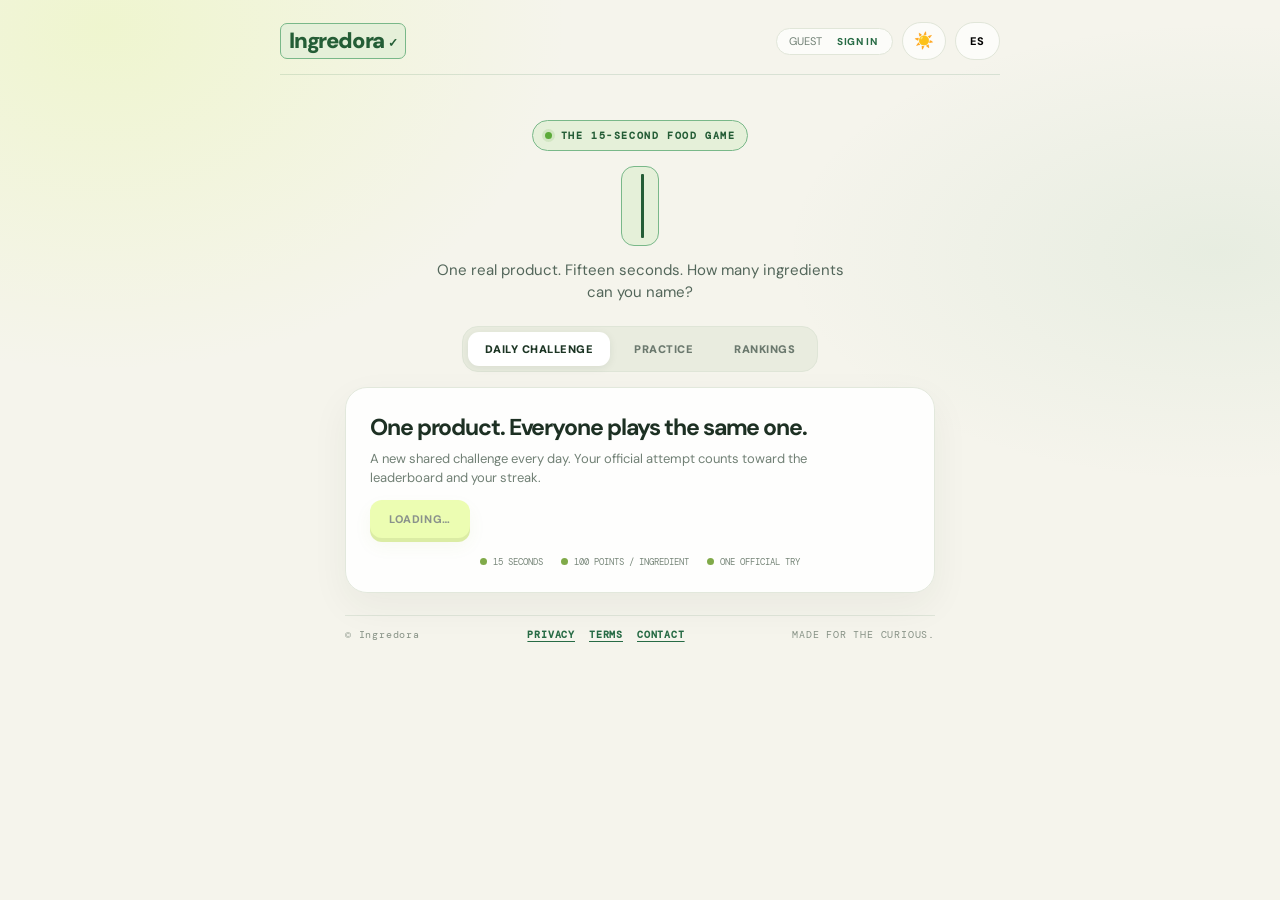
==== commit c2582c6c: "Add bilingual privacy policy, terms and contact pages" ====
--- a/index.html
+++ b/index.html
@@ -624,6 +624,15 @@
 #game .actions{flex-direction:column;justify-content:center;gap:6px;margin-top:8px}
 #game .actions .eyebrow{text-align:center;max-width:none}
 #game .practice-controls{width:100%}
+
+.footer{gap:12px;flex-wrap:wrap;align-items:center}
+.footer-links{display:flex;align-items:center;justify-content:center;gap:14px;flex-wrap:wrap}
+.footer-links a,.legal-consent a{color:var(--green);font-weight:800;text-decoration:underline;text-underline-offset:3px}
+.legal-consent{display:grid;gap:6px;padding:10px 12px;border:1px solid var(--line);border-radius:10px;background:var(--paper);font-size:12px;color:var(--ink)}
+.legal-consent-main{display:flex;align-items:flex-start;gap:8px;line-height:1.45}
+.legal-consent-main input{margin:2px 0 0;accent-color:var(--green);flex:0 0 auto}
+.legal-consent-links{padding-left:23px;color:var(--muted);font-size:11px}
+@media(max-width:540px){.footer{justify-content:center;text-align:center}.footer-links{order:3;width:100%}}
 </style>
 </head>
 <body>
@@ -668,10 +677,33 @@
  <div class="result-actions"><button class="btn primary" id="shareBtn">SHARE RESULT ↗</button><button class="btn ghost" id="backBtn">BACK</button></div>
 </section>
 <section class="panel hidden" id="rankingPanel"><div class="row" style="display:flex;justify-content:space-between;align-items:center"><h2 id="rankingTitle">Leaderboard</h2><button class="link-btn" id="closeRanking">CLOSE</button></div><div class="filters"><label><span id="rankingScopeLabel">SCOPE</span><select id="rankingScope"><option value="today">Today's Daily</option><option value="all">All-time</option></select></label></div><div id="rankingList" class="status">Loading…</div></section>
-<footer class="footer"><span>© Ingredora</span><span id="footerTagline">MADE FOR THE CURIOUS.</span></footer>
+<footer class="footer">
+ <span>© Ingredora</span>
+ <nav class="footer-links" aria-label="Legal information">
+  <a id="footerPrivacy" href="./privacy.html?lang=en">PRIVACY</a>
+  <a id="footerTerms" href="./terms.html?lang=en">TERMS</a>
+  <a id="footerContact" href="./contact.html?lang=en">CONTACT</a>
+ </nav>
+ <span id="footerTagline">MADE FOR THE CURIOUS.</span>
+</footer>
 </div>
-<div class="auth-modal" id="authModal" role="dialog" aria-modal="true" aria-labelledby="authTitle"><form class="auth-form" id="authForm"><h2 id="authTitle">Welcome back</h2><p id="authHint">Sign in to play Daily and save your official score.</p><label id="usernameLabel" class="hidden"><span id="usernameLabelText">USERNAME</span><input id="authUsername" minlength="3" maxlength="20" autocomplete="username"></label><label id="authEmailLabel"><span id="authEmailLabelText">EMAIL</span><input id="authEmail" type="email" autocomplete="email" required></label><label id="authPasswordLabel"><span id="authPasswordLabelText">PASSWORD</span><input id="authPassword" type="password" minlength="6" autocomplete="current-password" required></label><div class="status" id="authStatus"></div><button class="btn primary" id="authSubmit" type="submit">SIGN IN</button><div class="auth-switch"><button type="button" class="link-btn" id="authMode">Create account</button><button type="button" class="link-btn" id="authClose">CANCEL</button></div></form></div>
-<script type="module" src="./app.js?v=daily-server-validation-20261125b"></script>
+<div class="auth-modal" id="authModal" role="dialog" aria-modal="true" aria-labelledby="authTitle">
+ <form class="auth-form" id="authForm">
+  <h2 id="authTitle">Welcome back</h2>
+  <p id="authHint">Sign in to play Daily and save your official score.</p>
+  <label id="usernameLabel" class="hidden"><span id="usernameLabelText">USERNAME</span><input id="authUsername" minlength="3" maxlength="20" autocomplete="username"></label>
+  <label id="authEmailLabel"><span id="authEmailLabelText">EMAIL</span><input id="authEmail" type="email" autocomplete="email" required></label>
+  <label id="authPasswordLabel"><span id="authPasswordLabelText">PASSWORD</span><input id="authPassword" type="password" minlength="6" autocomplete="current-password" required></label>
+  <div class="legal-consent hidden" id="legalConsentWrap">
+   <div class="legal-consent-main"><input id="legalConsent" type="checkbox"><label for="legalConsent" id="legalConsentLabel">I have read and accept the Privacy Policy and Terms.</label></div>
+   <div class="legal-consent-links"><a id="privacyConsentLink" href="./privacy.html?lang=en" target="_blank" rel="noopener noreferrer">Privacy Policy</a> · <a id="termsConsentLink" href="./terms.html?lang=en" target="_blank" rel="noopener noreferrer">Terms and Conditions</a></div>
+  </div>
+  <div class="status" id="authStatus"></div>
+  <button class="btn primary" id="authSubmit" type="submit">SIGN IN</button>
+  <div class="auth-switch"><button type="button" class="link-btn" id="authMode">Create account</button><button type="button" class="link-btn" id="authClose">CANCEL</button></div>
+ </form>
+</div>
+<script type="module" src="./app.js?v=daily-prewarm-enter-20261126b"></script>
 </body>
 </html>
 <style>.chip.good{background:#e5f0d9;color:var(--green)}.chip.bad{background:#f5e4df;color:var(--red)}.chip-mark{display:inline-block;margin-left:5px;font-weight:900;line-height:1}
